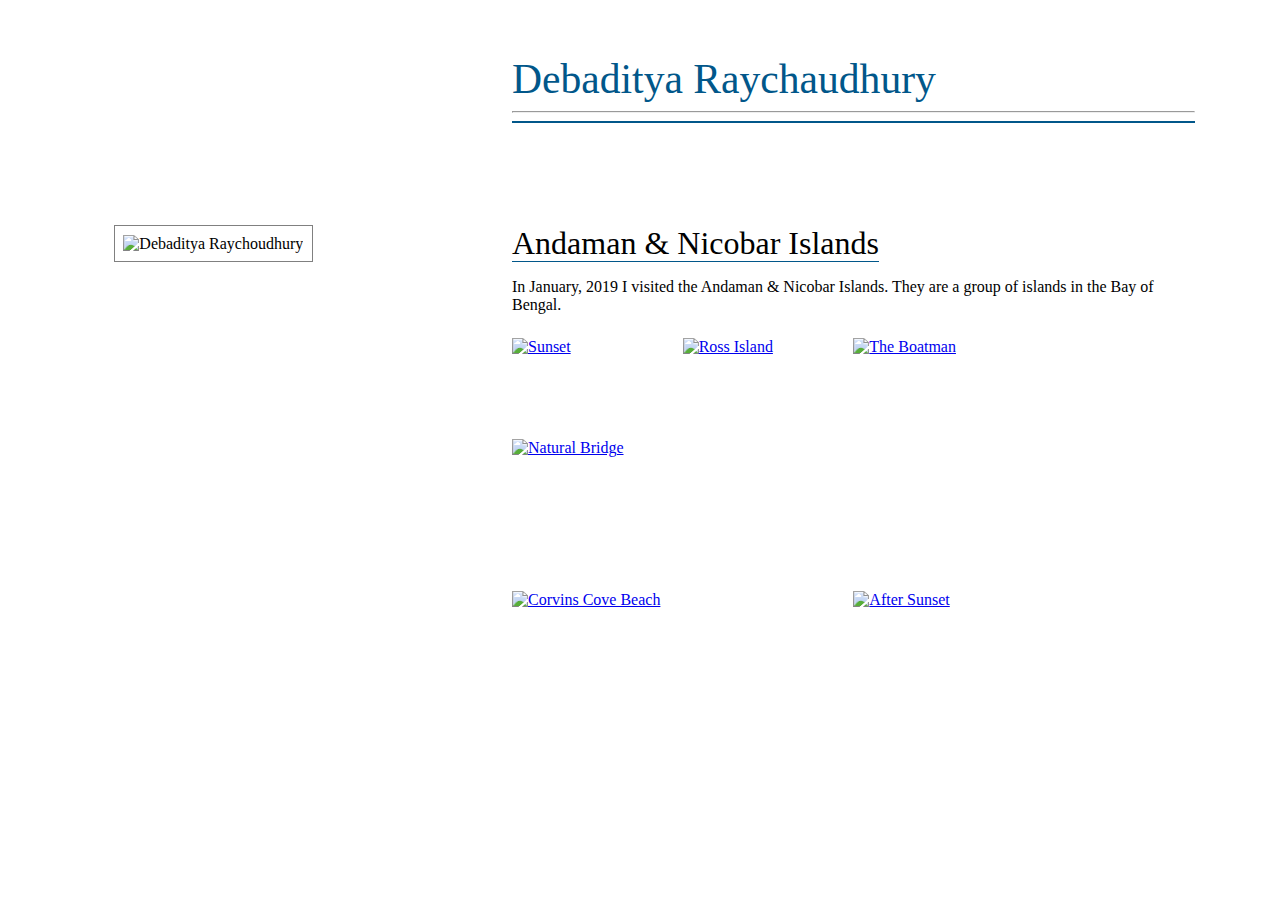
==== misc.html @ 5abb7df7 "Add files via upload" ====
<!DOCTYPE html>
<html lang = "en">
<head>
	<meta charset = "utf-8">
	<meta name = "description" content = "Homepage of Debaditya Raychaudhury">
	<meta name = "author" content = "Debaditya Raychaudhury">
	<meta name = "creator" content = "Sutirtha Paul">
	<meta name = "viewport" content="width=device-width, initial-scale=1">
	
	<title>Debaditya Raychaudhury's Homepage</title>
	<link rel="stylesheet" type="text/css" href="mainstyle.css">
	<link rel="stylesheet" type="text/css" href="misc.css">
</head>
<body>
	<header>
	  <span>Debaditya Raychaudhury</span>
	  <hr>
      <hr style="border: 1px solid #01578a">
	</header>
	<nav id="topnav">
	  <ul>
	    <li><a href = "index.html">Home</a></li>
	    <li><a href = "research.html">Research</a></li>
	    <li><a href = "teaching.html">Teaching</a></li>
	    <li id = "current">Misc.</li>
	  </ul>
	</nav>
	<div id="board-wrapper"></div>
	<div id="content">
        <span>Andaman & Nicobar Islands</span>
        <p>
        <!-- Enter decription here -->
        In January, 2019 I visited the Andaman & Nicobar Islands. They are a group of islands in the Bay of Bengal.
        </p>
        <!-- Container for the image gallery -->
        <div class="gallery">
            <div class="gallery__item gallery__item--1">
                <a href="Photos/sunset.jpg"><img src="Photos/sunset.jpg" title = "Sunset" alt="Sunset" class="gallery__img"></a>
            </div>
            <div class="gallery__item gallery__item--2">
                <a href="Photos/ross_island.jpg"><img src="Photos/ross_island.jpg" title = "Ross Island" alt="Ross Island" class="gallery__img"></a>
            </div>
            <div class="gallery__item gallery__item--3">
                <a href="Photos/the_boatman.jpg"><img src="Photos/the_boatman.jpg" title = "The Boatman" alt="The Boatman" class="gallery__img"></a>
            </div>
            <div class="gallery__item gallery__item--4">
                <a href="Photos/natural_bridge.jpg"><img src="Photos/natural_bridge.jpg" title = "Natural Bridge" alt="Natural Bridge" class="gallery__img"></a>
            </div>
            <div class="gallery__item gallery__item--5">
                <a href="Photos/corvins_beach.jpg"><img src="Photos/corvins_beach.jpg" title = "Corvins Cove Beach" alt="Corvins Cove Beach" class="gallery__img"></a>
            </div>
            <div class="gallery__item gallery__item--6">
                <a href="Photos/after_sunset.jpg"><img src="Photos/after_sunset.jpg" title = "After Sunset" alt="After Sunset" class="gallery__img"></a>
            </div>
        </div>
    </div>
	<div id="image">
	    <img src = "Photos/dada.jpg" alt="Debaditya Raychoudhury">
	</div>
</body>
</html>
---- mainstyle.css ----
/* Font Declarations */

@font-face {
	font-family: 'Drawing Guides';
	src: url("Fonts/Drawing Guides.ttf");
}
@font-face {
	font-family: 'Crayon Crumble';
	src : url("Fonts/DK Crayon Crumble.ttf");
}
@font-face {
	font-family: 'RobGraves';
	src : url("Fonts/RobGraves.ttf");		
}

body {
	display: grid;
	grid-template-columns: 1fr 2fr;	
	grid-template-rows: 25vh 75vh;
	margin: 0;
	width: 100%;
}

header {
	grid-column: 2 / 3;
	grid-row: 1 / 2;
    	margin: 6.5% 10% 5% 10%;
}

#topnav {
	grid-column: 1/2;
	grid-row: 1;
	text-align: center;
}

#board-wrapper {
	grid-column: 1 / 2;
	grid-row: 1 / 3;
	background-image: url("Photos/background.jpg");
	background-size: cover;
	background-repeat: no-repeat;
	z-index: -1;
}

#content {
	grid-column: 2;
	grid-row: 2;
	padding: 0% 10%;
	overflow: auto;
}

#image {
	grid-column: 1;
	grid-row: 2 / 3;
	text-align: center;
}

.link {
	color: #01578a;
	text-decoration: none;
	text-decoration-style: dashed;
}
header > span {
	font-family: century gothic;
	color: #01578a;
	font-size: 2.6rem;
}

nav > ul li{
	display : inline-block;
	text-align: center;
	padding: 0.6%;
}

#topnav > ul {
	padding-top: 15%;
	padding-left: 2%;
}

#topnav > ul li {
	font-family: century gothic;
	color: white;
	font-size: 1.1rem;
}

#current {
	text-decoration: underline;
	text-decoration-style: double;
}

#topnav > ul > li > a {
	color: white;
	text-decoration: none;	
}

#content {
	font-family: century gothic;
	font-size: 1rem;
	overflow: auto;
}

#image > img {
	height: auto;
	width: 64%;
    padding: 2%;
    border: 1px solid grey;
}

#bottomnav {
	padding: 0% 10%;
} 
#bottomnav > ul {
	padding: 0%;
}	

#bottomnav > ul li {
	padding: 0.6%;
}
#bottomnav > ul li a{
	color: #01578a;
	text-decoration : none;
	font-weight: bold;
}
	
/* Media Queries */

/*For Tablets and wide-screen mobiles*/
@media only screen and (max-width: 850px) {
	body {
		width: 100%;
	}
	body, header, #topnav {
		font-size: 90%;
	}
	#image {
		grid-column: 1;
		grid-row: 2;
	}
	#bottomnav {
		grid-column: 1/3;
		font-size: 70%;		
	}
	#bottomnav > ul {
		transform: translateY(20%); 
	}	
}
/*For mobiles*/
@media screen and (max-width: 650px) {
	body {
		display: grid;
		grid-template-columns: 100%;
        	grid-gap: 5px;	
		grid-template-rows: auto;
	}
	header {
		grid-column: 1;
		grid-row: 1;
		text-align: center;
		padding-left: 12%;
	}
		
	#topnav {
		grid-column: 1;
		grid-row: 2;
		text-align: center;
		vertical-align: middle;
	}

	#topnav > ul {
		padding-top: 0%;
	}

	#board-wrapper {
		grid-column: 1;
		grid-row: 1 / 5;
	}
	#content {
		grid-column: 1;
		grid-row: 4;
		color: white;
	}

	#content > p {text-align: justify;}

	#image {
		grid-column: 1;
		grid-row: 3;
		text-align: center;
		padding: 0;
	}
	
	#image > img {
		height: 7rem;
		width: auto;		
	}
	
	#bottomnav {
		text-align: center;
	}
	#bottomnav > ul > li {
		display: block;
		padding: 1%;
		transform: 0;
	}	

	
}
---- misc.css ----
/* Enter CSS below */
#content > span {
    font-family: century gothic;
	color: rgb(0,0,0);
	font-size: 2rem;
    border-bottom: 1px solid #01578a;
}

.gallery {
    display: grid;
    grid-template-columns: repeat(8, 1fr);
    grid-template-rows: repeat(8, 5fr);
    height: 60%;
    width: 100%;
}

.gallery > div {
    margin: 0.5em 1em 0.5em 0;
}

.gallery__img {
    width: 100%;
    height: 100%;
    object-fit: cover;
    display: block; 
}

.gallery__item--1 {
    grid-column-start: 1;
    grid-column-end: 3;
    grid-row-start: 1;
    grid-row-end: 3;
}

.gallery__item--2 {
    grid-column-start: 3;
    grid-column-end: 5;
    grid-row-start: 1;
    grid-row-end: 3;
}

.gallery__item--3 {
    grid-column-start: 5;
    grid-column-end: 9;
    grid-row-start: 1;
    grid-row-end: 6;
}

.gallery__item--4 {
    grid-column-start: 1;
    grid-column-end: 5;
    grid-row-start: 3;
    grid-row-end: 6;
}

.gallery__item--5 {
    grid-column-start: 1;
    grid-column-end: 5;
    grid-row-start: 6;
    grid-row-end: 9;
}

.gallery__item--6 {
    grid-column-start: 5;
    grid-column-end: 9;
    grid-row-start: 6;
    grid-row-end: 9;

}

#photos > img {
  /* Just in case there are inline attributes */
  width: 100%;
  height: auto;
}

/* Media Queries */

@media screen and (max-width: 600px) {
	#image {
		display: none;
	}
	#board-wrapper {
		grid-row: 1/4;
	}
	#content {
		grid-row: 3;
	}
}
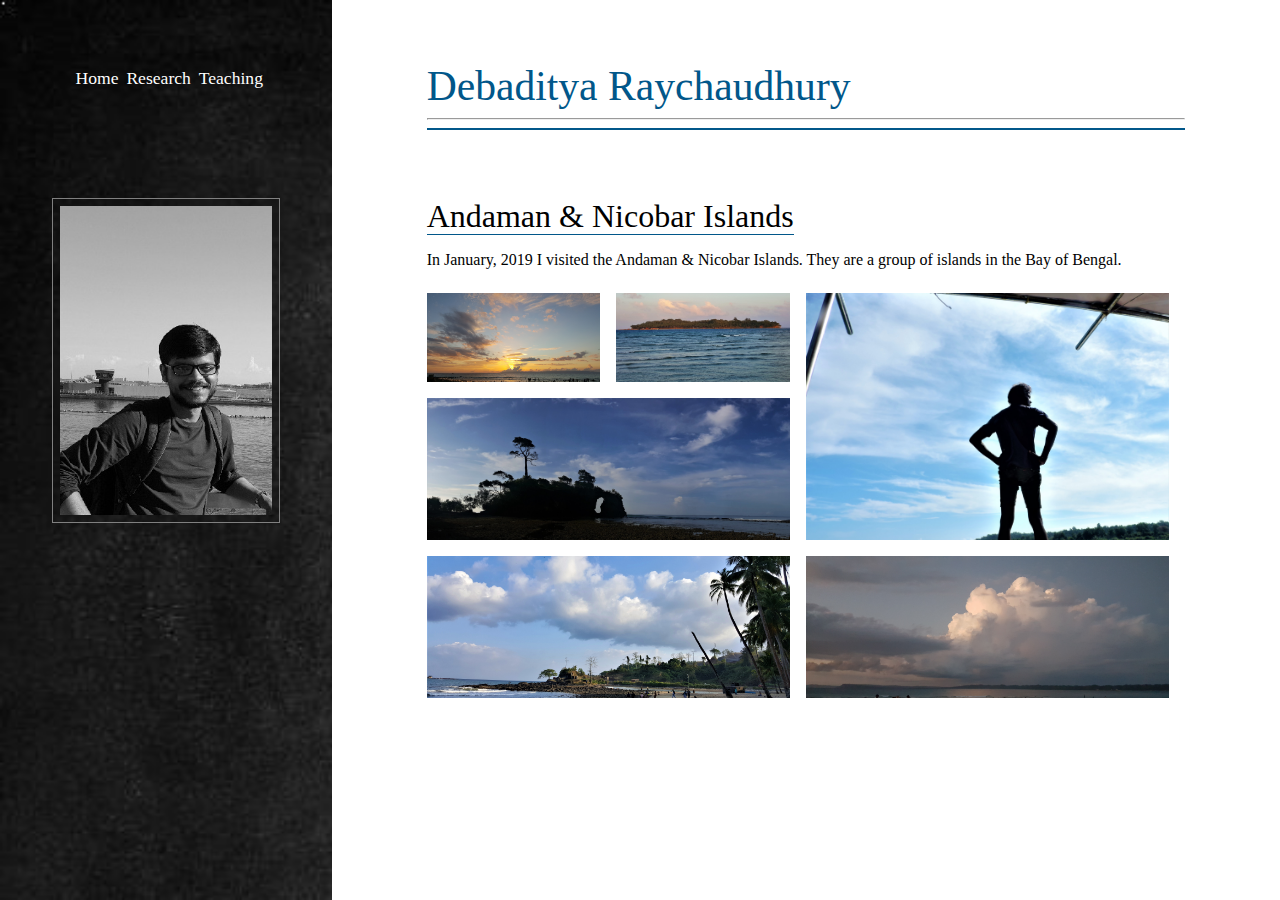
==== commit 390b8236: "Add files via upload" ====
--- a/misc.html
+++ b/misc.html
@@ -22,7 +22,6 @@
 	    <li><a href = "index.html">Home</a></li>
 	    <li><a href = "research.html">Research</a></li>
 	    <li><a href = "teaching.html">Teaching</a></li>
-	    <li id = "current">Misc.</li>
 	  </ul>
 	</nav>
 	<div id="board-wrapper"></div>
--- a/mainstyle.css
+++ b/mainstyle.css
@@ -15,8 +15,8 @@
 
 body {
 	display: grid;
-	grid-template-columns: 1fr 2fr;	
-	grid-template-rows: 25vh 75vh;
+	grid-template-columns: 0.7fr 2fr;	
+	grid-template-rows: 22vh 78vh;
 	margin: 0;
 	width: 100%;
 }
@@ -24,7 +24,7 @@
 header {
 	grid-column: 2 / 3;
 	grid-row: 1 / 2;
-    	margin: 6.5% 10% 5% 10%;
+    	margin: 6.5% 10% 2% 10%;
 }
 
 #topnav {
